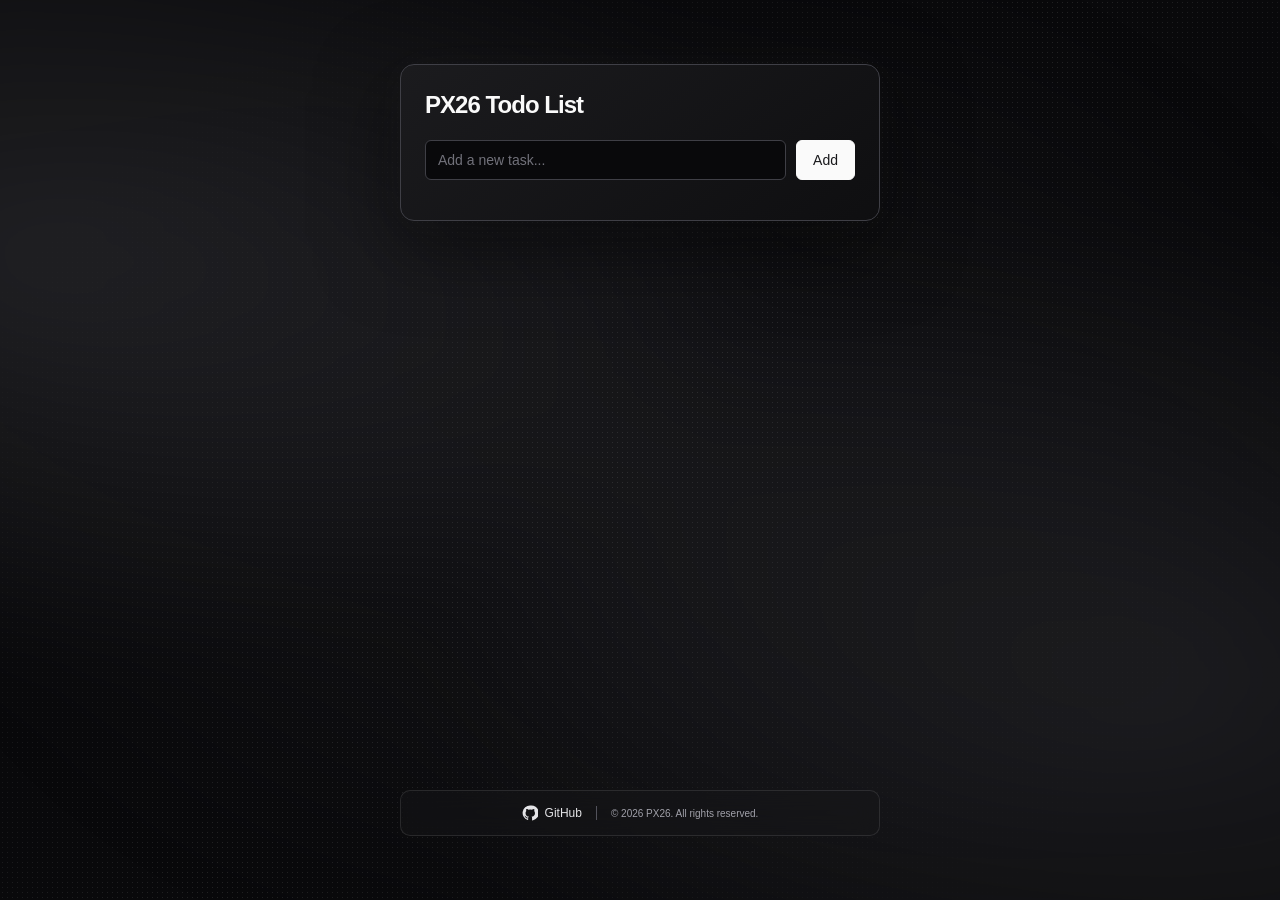
==== index.html @ 1531f0f3 "Add task editing" ====
<!DOCTYPE html>
<html lang="en">
<head>
    <meta charset="UTF-8">
    <meta name="viewport" content="width=device-width, initial-scale=1.0">
    <title>PX26 Todo List</title>
    <link rel="stylesheet" href="style.css">
</head>
<body>
    <main class="todo-container">
        <h1>PX26 Todo List</h1>
        <form class="input-section" id="todo-form">
            <input type="text" id="todo-input" placeholder="Add a new task..." aria-label="New task" required>
            <button id="add-btn" type="submit">Add</button>
        </form>
        <ul id="todo-list">
        </ul>
    </main>
    <footer class="site-footer">
        <a class="github-link" href="https://github.com/Timixx1/todo-list-px26" aria-label="PX26 Todo List on GitHub" target="_blank">
            <svg viewBox="0 0 24 24" aria-hidden="true">
                <path fill="currentColor"  d="M12 .9a11.1 11.1 0 0 0-3.51 21.63c.55.1.76-.24.76-.54v-2.08c-3.1.67-3.76-1.32-3.76-1.32-.5-1.28-1.23-1.62-1.23-1.62-1.01-.69.08-.68.08-.68 1.12.08 1.71 1.15 1.71 1.15 1 .1.77 2.03 3.6 1.44.1-.72.4-1.2.72-1.48-2.48-.28-5.09-1.24-5.09-5.52 0-1.22.44-2.22 1.15-3-.12-.28-.5-1.42.11-2.96 0 0 .94-.3 3.05 1.15a10.6 10.6 0 0 1 5.55 0c2.11-1.45 3.05-1.15 3.05-1.15.61 1.54.23 2.68.11 2.96.72.78 1.15 1.78 1.15 3.01 0 4.29-2.61 5.23-5.1 5.5.4.35.76 1.03.76 2.08v3.12c0 .3.2.65.77.54A11.1 11.1 0 0 0 12 .9Z" />
            </svg>
            <span>GitHub</span>
        </a>
        <span class="footer-divider" aria-hidden="true"></span>
        <small>© 2026 PX26. All rights reserved.</small>
    </footer>
    <script src="script.js"></script>
</body>
</html>
---- style.css ----
body {
    font-family: Arial, sans-serif;
    position: relative;
    isolation: isolate;
    overflow-x: hidden;
    color: #fafafa;
    background: #09090b;
    display: flex;
    flex-direction: column;
    justify-content: space-between;
    align-items: center;
    min-height: 100vh;
    margin: 0;
    padding: 64px 16px;
    box-sizing: border-box;
}

body::before,
body::after {
    position: fixed;
    inset: -25%;
    z-index: -1;
    pointer-events: none;
    content: "";
}

body::before {
    background:
        radial-gradient(ellipse at 18% 35%, rgba(161, 161, 170, 0.15), transparent 34%),
        radial-gradient(ellipse at 78% 68%, rgba(113, 113, 122, 0.17), transparent 36%),
        radial-gradient(ellipse at 50% 50%, rgba(63, 63, 70, 0.2), transparent 55%);
    filter: blur(40px);
    animation: soft-drift 20s ease-in-out infinite alternate;
}

body::after {
    inset: 0;
    opacity: 0.14;
    background-image: radial-gradient(rgba(255, 255, 255, 0.7) 0.6px, transparent 0.6px);
    background-size: 5px 5px;
    mask-image: linear-gradient(135deg, transparent 10%, #000 50%, transparent 90%);
}

@keyframes soft-drift {
    0% {
        transform: translate3d(-2%, 1%, 0) scale(1);
    }

    100% {
        transform: translate3d(2%, -1%, 0) scale(1.08);
    }
}

.todo-container {
    background: linear-gradient(145deg, rgba(28, 28, 31, 0.97), rgba(15, 15, 17, 0.97));
    padding: 24px;
    border: 1px solid #3f3f46;
    border-radius: 14px;
    box-shadow: 0 24px 80px rgba(0, 0, 0, 0.5), 0 0 40px rgba(255, 255, 255, 0.035);
    backdrop-filter: blur(12px);
    width: 100%;
    max-width: 480px;
    box-sizing: border-box;
}

.site-footer {
    display: flex;
    align-items: center;
    justify-content: center;
    gap: 14px;
    width: 100%;
    max-width: 480px;
    margin-top: auto;
    padding: 14px 18px;
    border: 1px solid rgba(255, 255, 255, 0.1);
    border-radius: 10px;
    background: rgba(24, 24, 27, 0.42);
    color: #a1a1aa;
    font-size: 12px;
    backdrop-filter: blur(12px);
    box-sizing: border-box;
}

.github-link {
    display: inline-flex;
    align-items: center;
    gap: 7px;
    color: #e4e4e7;
    text-decoration: none;
    transition: color 150ms ease;
}

.github-link:hover {
    color: #fff;
}

.github-link:focus-visible {
    outline: 2px solid #d4d4d8;
    outline-offset: 4px;
    border-radius: 2px;
}

.github-link svg {
    width: 16px;
    height: 16px;
}

.footer-divider {
    width: 1px;
    height: 14px;
    background: #52525b;
}

h1 {
    margin: 0 0 20px;
    font-size: 24px;
    line-height: 1.3;
    letter-spacing: -0.04em;
}

.input-section {
    display: flex;
    gap: 10px;
}

#todo-input {
    flex: 1;
    min-width: 0;
    height: 40px;
    padding: 0 12px;
    border: 1px solid #3f3f46;
    border-radius: 6px;
    background: #09090b;
    color: #fafafa;
    font: inherit;
    font-size: 14px;
    box-sizing: border-box;
}

#todo-input::placeholder {
    color: #71717a;
}

#todo-input:focus-visible,
.todo-status:focus-visible,
button:focus-visible {
    outline: 2px solid #d4d4d8;
    outline-offset: 2px;
}

#add-btn {
    height: 40px;
    padding: 0 16px;
    border: 1px solid #fafafa;
    border-radius: 6px;
    background: #fafafa;
    color: #18181b;
    font: inherit;
    font-size: 14px;
    font-weight: 500;
    cursor: pointer;
    transition: background-color 150ms ease, transform 150ms ease;
}

#add-btn:hover {
    background: #e4e4e7;
}

#add-btn:active {
    transform: scale(0.98);
}

#todo-list {
    list-style: none;
    margin: 16px 0 0;
    padding: 0;
}

.todo-item {
    display: flex;
    justify-content: space-between;
    align-items: center;
    gap: 10px;
    min-height: 48px;
    border-bottom: 1px solid #303036;
}

.todo-item:last-child {
    border-bottom: 0;
}

.todo-text {
    flex: 1;
    min-width: 0;
    overflow-wrap: anywhere;
}

.todo-edit-input {
    flex: 1;
    min-width: 0;
    height: 34px;
    padding: 0 9px;
    border: 1px solid #52525b;
    border-radius: 6px;
    background: #09090b;
    color: #fafafa;
    font: inherit;
    font-size: 14px;
}

.todo-edit-input:focus-visible {
    outline: 2px solid #d4d4d8;
    outline-offset: 2px;
}

.todo-actions {
    display: flex;
    align-items: center;
    gap: 4px;
    flex-shrink: 0;
}

.todo-item [hidden] {
    display: none;
}

.todo-edit,
.todo-save,
.todo-cancel {
    min-height: 32px;
    padding: 0 9px;
    border: 1px solid #52525b;
    border-radius: 6px;
    background: #27272a;
    color: #e4e4e7;
    font: inherit;
    font-size: 12px;
    cursor: pointer;
    transition: background-color 150ms ease, color 150ms ease;
}

.todo-edit:hover,
.todo-cancel:hover {
    background: #3f3f46;
    color: #fff;
}

.todo-save {
    border-color: #fafafa;
    background: #fafafa;
    color: #18181b;
}

.todo-save:hover {
    background: #e4e4e7;
}

.todo-status {
    flex-shrink: 0;
    height: 32px;
    padding: 0 28px 0 10px;
    border: 1px solid #52525b;
    border-radius: 6px;
    background: #27272a;
    color: #fafafa;
    font: inherit;
    font-size: 12px;
    cursor: pointer;
}

.todo-item[data-status="To Do"] .todo-status {
    border-color: #60a5fa;
    background-color: #172554;
    color: #bfdbfe;
}

.todo-item[data-status="In Progress"] .todo-status {
    border-color: #facc15;
    background-color: #422006;
    color: #fef08a;
}

.todo-item[data-status="Done"] .todo-status {
    border-color: #86efac;
    background-color: #052e16;
    color: #bbf7d0;
}

.todo-delete {
    flex-shrink: 0;
    width: 32px;
    height: 32px;
    padding: 0;
    border: 1px solid transparent;
    border-radius: 6px;
    background: transparent;
    color: #a1a1aa;
    cursor: pointer;
    font-size: 22px;
    line-height: 1;
    transition: background-color 150ms ease, color 150ms ease;
}

.todo-delete:hover {
    background: #3f3f46;
    color: #fafafa;
}

.todo-item[data-status="Done"] .todo-text {
    color: #a1a1aa;
    text-decoration: line-through;
}

@media (max-width: 480px) {
    body {
        padding-top: 32px;
    }

    .todo-container {
        padding: 20px;
    }
}

@media (prefers-reduced-motion: reduce) {
    body::before {
        animation: none;
    }
}
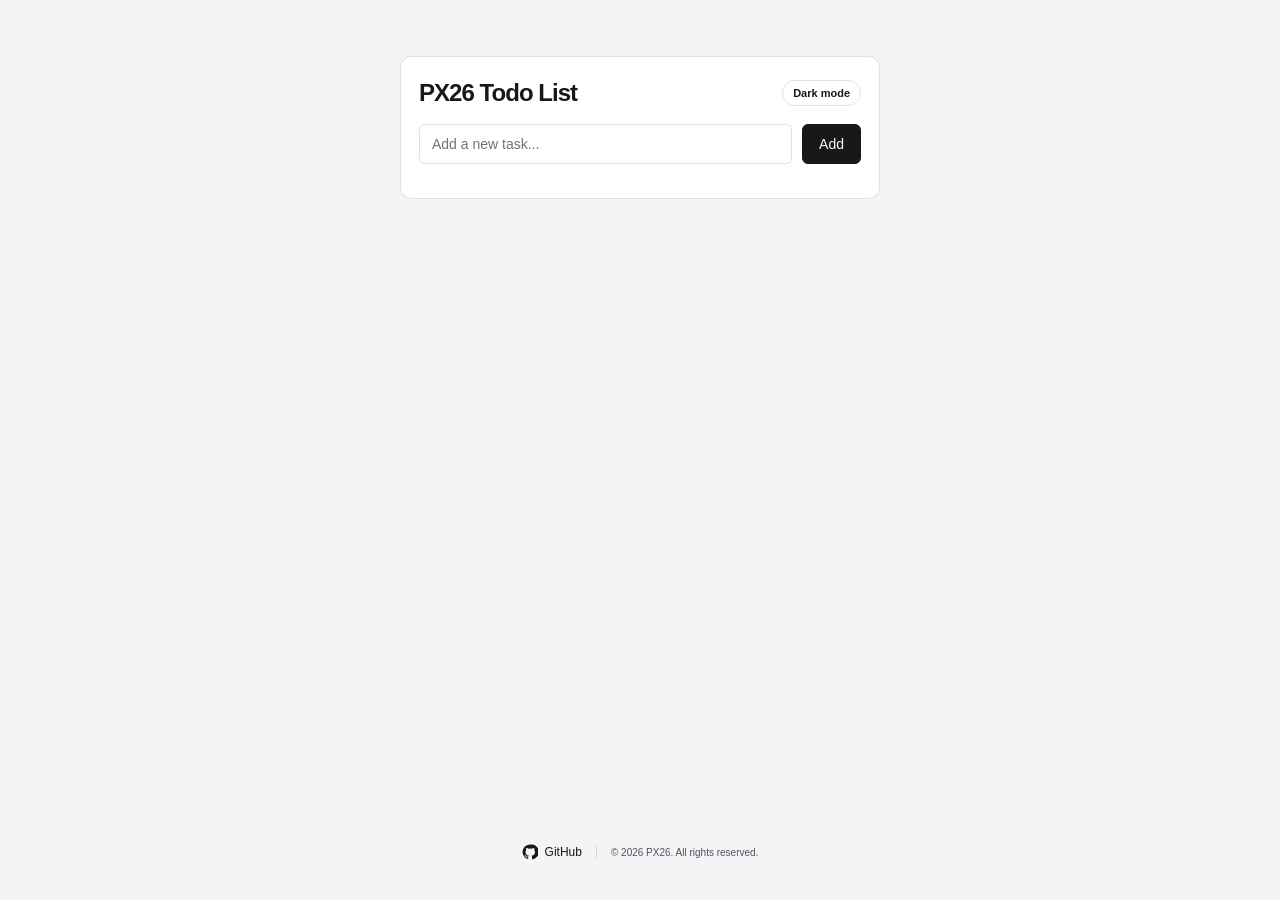
==== commit 4f2f049a: "Add light theme toggle" ====
--- a/index.html
+++ b/index.html
@@ -6,9 +6,14 @@
     <title>PX26 Todo List</title>
     <link rel="stylesheet" href="style.css">
 </head>
-<body>
+<body data-theme="light">
     <main class="todo-container">
-        <h1>PX26 Todo List</h1>
+        <div class="todo-header">
+            <h1>PX26 Todo List</h1>
+            <button id="theme-toggle" class="theme-toggle" type="button" aria-label="Toggle theme" aria-pressed="false">
+                <span class="theme-toggle-label">Dark mode</span>
+            </button>
+        </div>
         <form class="input-section" id="todo-form">
             <input type="text" id="todo-input" placeholder="Add a new task..." aria-label="New task" required>
             <button id="add-btn" type="submit">Add</button>
--- a/style.css
+++ b/style.css
@@ -1,66 +1,103 @@
+:root {
+    color-scheme: light;
+    --bg: #f3f4f6;
+    --bg-strong: #ffffff;
+    --bg-soft: rgba(255, 255, 255, 0.88);
+    --bg-input: #ffffff;
+    --surface-border: rgba(24, 24, 27, 0.12);
+    --text: #18181b;
+    --text-strong: #09090b;
+    --muted: #52525b;
+    --placeholder: #71717a;
+    --button-fill: #18181b;
+    --button-text: #fafafa;
+    --button-fill-alt: #f4f4f5;
+    --button-text-alt: #18181b;
+    --soft: #e4e4e7;
+    --soft-strong: #d4d4d8;
+    --todo-divider: #e5e7eb;
+    --shadow: rgba(15, 23, 42, 0.06);
+}
+
+body[data-theme="dark"] {
+    color-scheme: dark;
+    --bg: #111827;
+    --bg-strong: #1f2937;
+    --bg-soft: rgba(31, 41, 55, 0.9);
+    --bg-input: #0f172a;
+    --surface-border: rgba(148, 163, 184, 0.2);
+    --text: #f8fafc;
+    --text-strong: #ffffff;
+    --muted: #cbd5e1;
+    --placeholder: #94a3b8;
+    --button-fill: #f8fafc;
+    --button-text: #0f172a;
+    --button-fill-alt: #334155;
+    --button-text-alt: #f8fafc;
+    --soft: #334155;
+    --soft-strong: #475569;
+    --todo-divider: rgba(148, 163, 184, 0.2);
+    --shadow: rgba(2, 6, 23, 0.36);
+}
+
 body {
     font-family: Arial, sans-serif;
     position: relative;
     isolation: isolate;
     overflow-x: hidden;
-    color: #fafafa;
-    background: #09090b;
+    color: var(--text);
+    background: var(--bg);
     display: flex;
     flex-direction: column;
     justify-content: space-between;
     align-items: center;
     min-height: 100vh;
     margin: 0;
-    padding: 64px 16px;
+    padding: 56px 16px 28px;
     box-sizing: border-box;
+    transition: background-color 200ms ease, color 200ms ease;
 }
 
 body::before,
 body::after {
-    position: fixed;
-    inset: -25%;
-    z-index: -1;
-    pointer-events: none;
-    content: "";
-}
-
-body::before {
-    background:
-        radial-gradient(ellipse at 18% 35%, rgba(161, 161, 170, 0.15), transparent 34%),
-        radial-gradient(ellipse at 78% 68%, rgba(113, 113, 122, 0.17), transparent 36%),
-        radial-gradient(ellipse at 50% 50%, rgba(63, 63, 70, 0.2), transparent 55%);
-    filter: blur(40px);
-    animation: soft-drift 20s ease-in-out infinite alternate;
-}
-
-body::after {
-    inset: 0;
-    opacity: 0.14;
-    background-image: radial-gradient(rgba(255, 255, 255, 0.7) 0.6px, transparent 0.6px);
-    background-size: 5px 5px;
-    mask-image: linear-gradient(135deg, transparent 10%, #000 50%, transparent 90%);
-}
-
-@keyframes soft-drift {
-    0% {
-        transform: translate3d(-2%, 1%, 0) scale(1);
-    }
-
-    100% {
-        transform: translate3d(2%, -1%, 0) scale(1.08);
-    }
+    display: none;
 }
 
 .todo-container {
-    background: linear-gradient(145deg, rgba(28, 28, 31, 0.97), rgba(15, 15, 17, 0.97));
-    padding: 24px;
-    border: 1px solid #3f3f46;
-    border-radius: 14px;
-    box-shadow: 0 24px 80px rgba(0, 0, 0, 0.5), 0 0 40px rgba(255, 255, 255, 0.035);
-    backdrop-filter: blur(12px);
+    background: var(--bg-strong);
+    padding: 20px 18px 18px;
+    border: 1px solid var(--surface-border);
+    border-radius: 12px;
+    box-shadow: none;
     width: 100%;
     max-width: 480px;
     box-sizing: border-box;
+}
+
+.todo-header {
+    display: flex;
+    align-items: center;
+    justify-content: space-between;
+    gap: 12px;
+    margin-bottom: 16px;
+}
+
+.theme-toggle {
+    border: 1px solid var(--surface-border);
+    border-radius: 999px;
+    background: transparent;
+    color: var(--text);
+    font: inherit;
+    font-size: 11px;
+    font-weight: 600;
+    padding: 6px 10px;
+    cursor: pointer;
+    transition: opacity 150ms ease, border-color 150ms ease;
+}
+
+.theme-toggle:hover {
+    border-color: var(--soft-strong);
+    opacity: 0.9;
 }
 
 .site-footer {
@@ -71,13 +108,12 @@
     width: 100%;
     max-width: 480px;
     margin-top: auto;
-    padding: 14px 18px;
-    border: 1px solid rgba(255, 255, 255, 0.1);
-    border-radius: 10px;
-    background: rgba(24, 24, 27, 0.42);
-    color: #a1a1aa;
+    padding: 12px 0;
+    border: 0;
+    border-radius: 0;
+    background: transparent;
+    color: var(--muted);
     font-size: 12px;
-    backdrop-filter: blur(12px);
     box-sizing: border-box;
 }
 
@@ -85,17 +121,17 @@
     display: inline-flex;
     align-items: center;
     gap: 7px;
-    color: #e4e4e7;
+    color: var(--text);
     text-decoration: none;
     transition: color 150ms ease;
 }
 
 .github-link:hover {
-    color: #fff;
+    color: var(--text-strong);
 }
 
 .github-link:focus-visible {
-    outline: 2px solid #d4d4d8;
+    outline: 2px solid var(--soft-strong);
     outline-offset: 4px;
     border-radius: 2px;
 }
@@ -108,11 +144,11 @@
 .footer-divider {
     width: 1px;
     height: 14px;
-    background: #52525b;
+    background: var(--soft-strong);
 }
 
 h1 {
-    margin: 0 0 20px;
+    margin: 0;
     font-size: 24px;
     line-height: 1.3;
     letter-spacing: -0.04em;
@@ -128,42 +164,43 @@
     min-width: 0;
     height: 40px;
     padding: 0 12px;
-    border: 1px solid #3f3f46;
-    border-radius: 6px;
-    background: #09090b;
-    color: #fafafa;
+    border: 1px solid var(--surface-border);
+    border-radius: 6px;
+    background: var(--bg-input);
+    color: var(--text);
     font: inherit;
     font-size: 14px;
     box-sizing: border-box;
 }
 
 #todo-input::placeholder {
-    color: #71717a;
+    color: var(--placeholder);
 }
 
 #todo-input:focus-visible,
 .todo-status:focus-visible,
 button:focus-visible {
-    outline: 2px solid #d4d4d8;
+    outline: 2px solid var(--soft-strong);
     outline-offset: 2px;
 }
 
 #add-btn {
     height: 40px;
     padding: 0 16px;
-    border: 1px solid #fafafa;
-    border-radius: 6px;
-    background: #fafafa;
-    color: #18181b;
+    border: 1px solid var(--button-fill);
+    border-radius: 6px;
+    background: var(--button-fill);
+    color: var(--button-text);
     font: inherit;
     font-size: 14px;
     font-weight: 500;
     cursor: pointer;
-    transition: background-color 150ms ease, transform 150ms ease;
+    transition: background-color 150ms ease, transform 150ms ease, border-color 150ms ease;
 }
 
 #add-btn:hover {
-    background: #e4e4e7;
+    background: var(--button-fill-alt);
+    color: var(--button-text-alt);
 }
 
 #add-btn:active {
@@ -182,7 +219,7 @@
     align-items: center;
     gap: 10px;
     min-height: 48px;
-    border-bottom: 1px solid #303036;
+    border-bottom: 1px solid var(--todo-divider);
 }
 
 .todo-item:last-child {
@@ -200,16 +237,16 @@
     min-width: 0;
     height: 34px;
     padding: 0 9px;
-    border: 1px solid #52525b;
-    border-radius: 6px;
-    background: #09090b;
-    color: #fafafa;
+    border: 1px solid var(--soft-strong);
+    border-radius: 6px;
+    background: var(--bg-input);
+    color: var(--text);
     font: inherit;
     font-size: 14px;
 }
 
 .todo-edit-input:focus-visible {
-    outline: 2px solid #d4d4d8;
+    outline: 2px solid var(--soft-strong);
     outline-offset: 2px;
 }
 
@@ -229,10 +266,10 @@
 .todo-cancel {
     min-height: 32px;
     padding: 0 9px;
-    border: 1px solid #52525b;
-    border-radius: 6px;
-    background: #27272a;
-    color: #e4e4e7;
+    border: 1px solid var(--soft-strong);
+    border-radius: 6px;
+    background: var(--button-fill-alt);
+    color: var(--button-text-alt);
     font: inherit;
     font-size: 12px;
     cursor: pointer;
@@ -241,28 +278,29 @@
 
 .todo-edit:hover,
 .todo-cancel:hover {
-    background: #3f3f46;
-    color: #fff;
+    background: var(--soft-strong);
+    color: var(--text-strong);
 }
 
 .todo-save {
-    border-color: #fafafa;
-    background: #fafafa;
-    color: #18181b;
+    border-color: var(--button-fill);
+    background: var(--button-fill);
+    color: var(--button-text);
 }
 
 .todo-save:hover {
-    background: #e4e4e7;
+    background: var(--button-fill-alt);
+    color: var(--button-text-alt);
 }
 
 .todo-status {
     flex-shrink: 0;
     height: 32px;
     padding: 0 28px 0 10px;
-    border: 1px solid #52525b;
-    border-radius: 6px;
-    background: #27272a;
-    color: #fafafa;
+    border: 1px solid var(--soft-strong);
+    border-radius: 6px;
+    background: var(--button-fill-alt);
+    color: var(--text);
     font: inherit;
     font-size: 12px;
     cursor: pointer;
@@ -270,20 +308,20 @@
 
 .todo-item[data-status="To Do"] .todo-status {
     border-color: #60a5fa;
-    background-color: #172554;
-    color: #bfdbfe;
+    background-color: #dbeafe;
+    color: #1d4ed8;
 }
 
 .todo-item[data-status="In Progress"] .todo-status {
     border-color: #facc15;
-    background-color: #422006;
-    color: #fef08a;
+    background-color: #fef3c7;
+    color: #92400e;
 }
 
 .todo-item[data-status="Done"] .todo-status {
-    border-color: #86efac;
-    background-color: #052e16;
-    color: #bbf7d0;
+    border-color: #22c55e;
+    background-color: #dcfce7;
+    color: #166534;
 }
 
 .todo-delete {
@@ -294,7 +332,7 @@
     border: 1px solid transparent;
     border-radius: 6px;
     background: transparent;
-    color: #a1a1aa;
+    color: var(--muted);
     cursor: pointer;
     font-size: 22px;
     line-height: 1;
@@ -302,12 +340,12 @@
 }
 
 .todo-delete:hover {
-    background: #3f3f46;
-    color: #fafafa;
+    background: var(--soft);
+    color: var(--text);
 }
 
 .todo-item[data-status="Done"] .todo-text {
-    color: #a1a1aa;
+    color: var(--muted);
     text-decoration: line-through;
 }
 
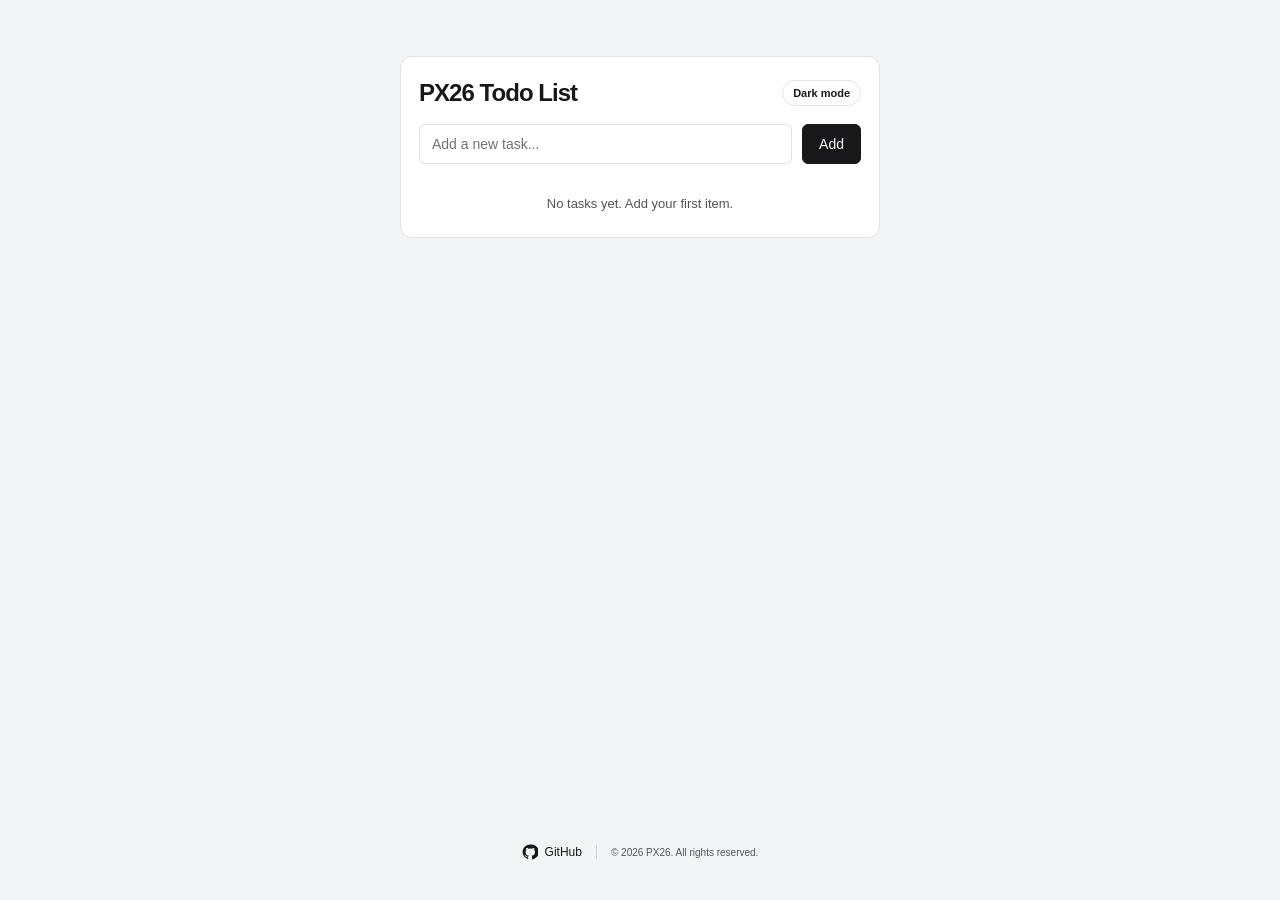
==== commit eafad27e: "Add light theme toggle" ====
--- a/index.html
+++ b/index.html
@@ -18,7 +18,8 @@
             <input type="text" id="todo-input" placeholder="Add a new task..." aria-label="New task" required>
             <button id="add-btn" type="submit">Add</button>
         </form>
-        <ul id="todo-list">
+        <ul id="todo-list" aria-live="polite">
+            <li class="todo-empty-state" id="todo-empty-state">No tasks yet. Add your first item.</li>
         </ul>
     </main>
     <footer class="site-footer">
--- a/style.css
+++ b/style.css
@@ -213,6 +213,15 @@
     padding: 0;
 }
 
+.todo-empty-state {
+    margin: 0;
+    padding: 16px 0 8px;
+    color: var(--muted);
+    font-size: 13px;
+    text-align: center;
+    list-style: none;
+}
+
 .todo-item {
     display: flex;
     justify-content: space-between;
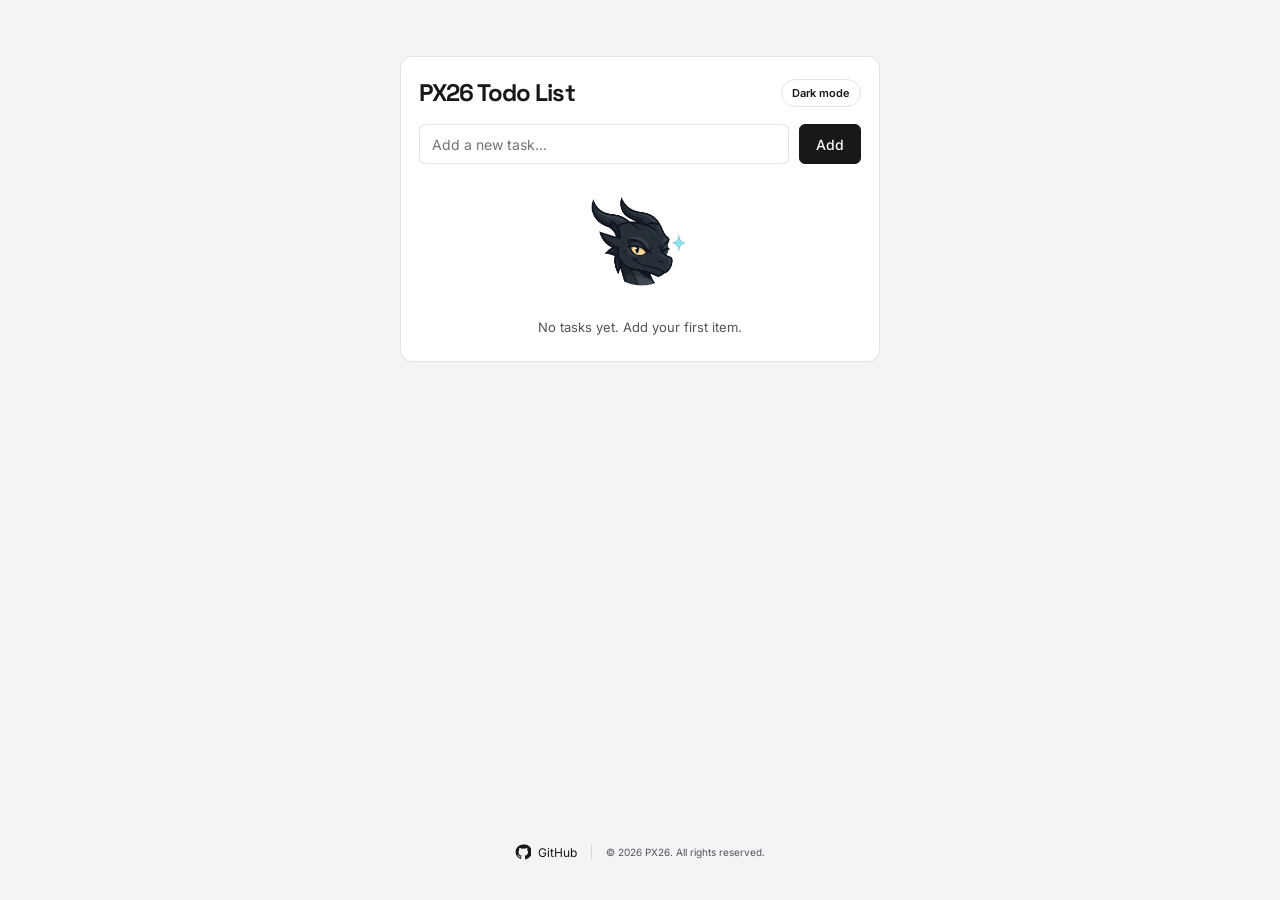
==== commit c02d5c92: "Add Spark mascot and polish project README" ====
--- a/index.html
+++ b/index.html
@@ -4,6 +4,9 @@
     <meta charset="UTF-8">
     <meta name="viewport" content="width=device-width, initial-scale=1.0">
     <title>PX26 Todo List</title>
+    <link rel="preconnect" href="https://fonts.googleapis.com">
+    <link rel="preconnect" href="https://fonts.gstatic.com" crossorigin>
+    <link href="https://fonts.googleapis.com/css2?family=Inter:wght@400;500;600;700&family=Space+Grotesk:wght@500;600;700&display=swap" rel="stylesheet">
     <link rel="stylesheet" href="style.css">
 </head>
 <body data-theme="light">
@@ -19,7 +22,10 @@
             <button id="add-btn" type="submit">Add</button>
         </form>
         <ul id="todo-list" aria-live="polite">
-            <li class="todo-empty-state" id="todo-empty-state">No tasks yet. Add your first item.</li>
+            <li class="todo-empty-state" id="todo-empty-state">
+                <img class="spark-mascot" src="assets/spark.png" alt="Spark, the PX26 dragon mascot">
+                <span>No tasks yet. Add your first item.</span>
+            </li>
         </ul>
     </main>
     <footer class="site-footer">
--- a/style.css
+++ b/style.css
@@ -41,7 +41,7 @@
 }
 
 body {
-    font-family: Arial, sans-serif;
+    font-family: "Inter", "Segoe UI", sans-serif;
     position: relative;
     isolation: isolate;
     overflow-x: hidden;
@@ -149,6 +149,8 @@
 
 h1 {
     margin: 0;
+    font-family: "Space Grotesk", "Segoe UI", sans-serif;
+    font-weight: 700;
     font-size: 24px;
     line-height: 1.3;
     letter-spacing: -0.04em;
@@ -215,13 +217,21 @@
 
 .todo-empty-state {
     margin: 0;
-    padding: 16px 0 8px;
+    padding: 13px 0 8px;
     color: var(--muted);
     font-size: 13px;
     text-align: center;
     list-style: none;
 }
 
+.spark-mascot {
+    display: block;
+    width: 110px;
+    max-width: 100%;
+    height: auto;
+    margin: 0 auto 29px;
+}
+
 .todo-item {
     display: flex;
     justify-content: space-between;
@@ -231,8 +241,33 @@
     border-bottom: 1px solid var(--todo-divider);
 }
 
+.todo-item.is-entering {
+    animation: todo-enter 220ms ease-out both;
+}
+
+.todo-item.is-removing {
+    min-height: 0;
+    overflow: hidden;
+    border-bottom-width: 0;
+    opacity: 0;
+    transform: translateX(12px);
+    transition: height 220ms ease, opacity 180ms ease, transform 180ms ease, border-bottom-width 220ms ease;
+}
+
 .todo-item:last-child {
     border-bottom: 0;
+}
+
+@keyframes todo-enter {
+    from {
+        opacity: 0;
+        transform: translateY(8px) scale(0.99);
+    }
+
+    to {
+        opacity: 1;
+        transform: translateY(0) scale(1);
+    }
 }
 
 .todo-text {
@@ -369,7 +404,12 @@
 }
 
 @media (prefers-reduced-motion: reduce) {
-    body::before {
-        animation: none;
+    *,
+    *::before,
+    *::after {
+        scroll-behavior: auto !important;
+        animation-duration: 0.01ms !important;
+        animation-iteration-count: 1 !important;
+        transition-duration: 0.01ms !important;
     }
 }
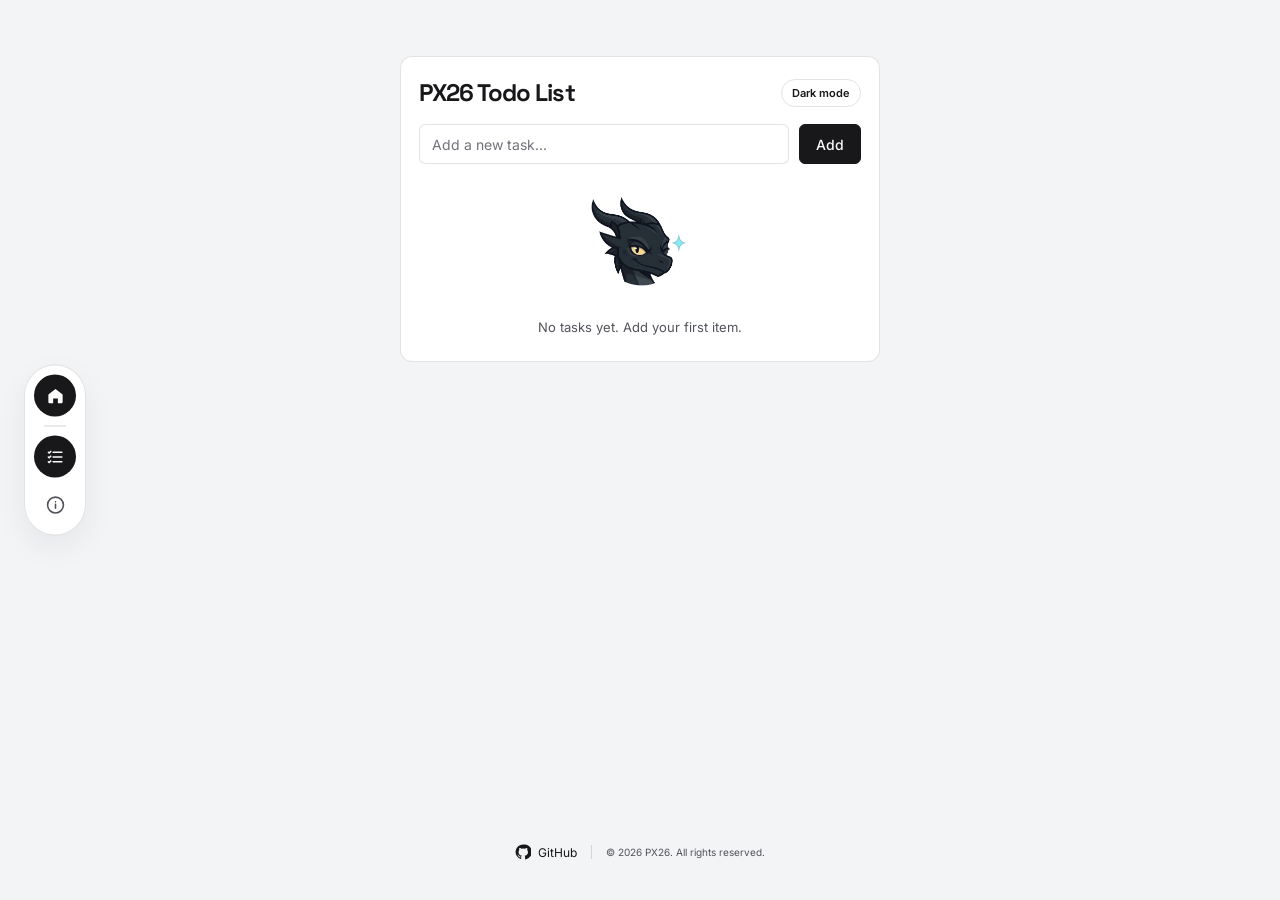
==== commit 77b0e54f: "Add About page and workspace navigation" ====
--- a/index.html
+++ b/index.html
@@ -28,6 +28,26 @@
             </li>
         </ul>
     </main>
+    <nav class="workspace-rail" aria-label="Workspace">
+        <a class="workspace-rail__button workspace-rail__button--brand" href="index.html" aria-label="PX26 home" title="PX26 home">
+            <svg viewBox="0 0 24 24" fill="currentColor" aria-hidden="true">
+                <path d="M12 3 3 10v10a1 1 0 0 0 1 1h5v-6h6v6h5a1 1 0 0 0 1-1V10z"></path>
+            </svg>
+        </a>
+        <span class="workspace-rail__separator" aria-hidden="true"></span>
+        <a class="workspace-rail__button workspace-rail__button--active" href="index.html#todo-input" aria-label="Tasks" title="Tasks" aria-current="page">
+            <svg viewBox="0 0 24 24" fill="none" stroke="currentColor" stroke-width="2" stroke-linecap="round" stroke-linejoin="round" aria-hidden="true">
+                <path d="M9 6h11M9 12h11M9 18h11"></path>
+                <path d="m3 6 1 1 2-2M3 12l1 1 2-2M3 18l1 1 2-2"></path>
+            </svg>
+        </a>
+        <a class="workspace-rail__button" href="about.html" aria-label="About PX26" title="About PX26">
+            <svg viewBox="0 0 24 24" fill="none" stroke="currentColor" stroke-width="2" stroke-linecap="round" stroke-linejoin="round" aria-hidden="true">
+                <circle cx="12" cy="12" r="10"></circle>
+                <path d="M12 11v5M12 8h.01"></path>
+            </svg>
+        </a>
+    </nav>
     <footer class="site-footer">
         <a class="github-link" href="https://github.com/Timixx1/todo-list-px26" aria-label="PX26 Todo List on GitHub" target="_blank">
             <svg viewBox="0 0 24 24" aria-hidden="true">
@@ -38,6 +58,7 @@
         <span class="footer-divider" aria-hidden="true"></span>
         <small>© 2026 PX26. All rights reserved.</small>
     </footer>
+    <script src="theme.js"></script>
     <script src="script.js"></script>
 </body>
 </html>
--- a/style.css
+++ b/style.css
@@ -74,6 +74,64 @@
     box-sizing: border-box;
 }
 
+.workspace-rail {
+    position: fixed;
+    top: 50%;
+    left: 24px;
+    z-index: 5;
+    display: flex;
+    flex-direction: column;
+    align-items: center;
+    gap: 6px;
+    padding: 9px;
+    transform: translateY(-50%);
+    border: 1px solid var(--surface-border);
+    border-radius: 999px;
+    background: var(--bg-strong);
+    box-shadow: 0 12px 32px var(--shadow);
+}
+
+.workspace-rail__button {
+    display: grid;
+    place-items: center;
+    width: 42px;
+    height: 42px;
+    border-radius: 50%;
+    color: var(--muted);
+    text-decoration: none;
+    transition: background-color 180ms ease, color 180ms ease, transform 180ms ease;
+}
+
+.workspace-rail__button svg {
+    width: 19px;
+    height: 19px;
+}
+
+.workspace-rail__button:hover {
+    transform: translateY(-1px);
+    background: var(--button-fill-alt);
+    color: var(--button-text-alt);
+}
+
+.workspace-rail__button--brand,
+.workspace-rail__button--active,
+.workspace-rail__button--active:hover {
+    background: var(--button-fill);
+    color: var(--button-text);
+}
+
+.workspace-rail__button:focus-visible {
+    outline: 2px solid var(--soft-strong);
+    outline-offset: 2px;
+}
+
+.workspace-rail__separator {
+    width: 22px;
+    height: 1px;
+    margin: 3px 0;
+    background: var(--soft-strong);
+}
+
 .todo-header {
     display: flex;
     align-items: center;
@@ -154,6 +212,177 @@
     font-size: 24px;
     line-height: 1.3;
     letter-spacing: -0.04em;
+}
+
+.about-container {
+    width: 100%;
+    max-width: 760px;
+    padding: 28px;
+    border: 1px solid var(--surface-border);
+    border-radius: 16px;
+    background: var(--bg-strong);
+    box-sizing: border-box;
+}
+
+.about-header {
+    display: flex;
+    align-items: center;
+    justify-content: space-between;
+    gap: 16px;
+    margin-bottom: 24px;
+}
+
+.about-header h1 {
+    font-size: 32px;
+}
+
+.eyebrow {
+    margin: 0 0 4px;
+    color: var(--muted);
+    font-size: 12px;
+    font-weight: 600;
+    letter-spacing: 0.08em;
+    text-transform: uppercase;
+}
+
+.about-intro {
+    display: flex;
+    align-items: center;
+    justify-content: space-between;
+    gap: 24px;
+    min-height: 190px;
+    padding: 24px;
+    overflow: hidden;
+    border: 1px solid var(--surface-border);
+    border-radius: 12px;
+    background: var(--bg);
+}
+
+.about-intro > div {
+    max-width: 430px;
+}
+
+.about-intro h2,
+.about-section h2,
+.spark-note h2 {
+    margin: 0;
+    color: var(--text-strong);
+    font-family: "Space Grotesk", "Segoe UI", sans-serif;
+    font-size: 20px;
+    line-height: 1.3;
+}
+
+.about-intro p,
+.about-section > p,
+.spark-note p {
+    margin: 10px 0 0;
+    color: var(--muted);
+    font-size: 14px;
+    line-height: 1.7;
+}
+
+.about-mascot {
+    display: block;
+    flex: 0 0 auto;
+    width: 160px;
+    height: 160px;
+    object-fit: contain;
+}
+
+.about-app-link {
+    display: inline-flex;
+    align-items: center;
+    gap: 8px;
+    margin-top: 16px;
+    color: var(--text);
+    font-size: 14px;
+    font-weight: 600;
+    text-decoration: none;
+}
+
+.about-app-link:hover {
+    color: var(--muted);
+}
+
+.about-section {
+    margin-top: 28px;
+}
+
+.about-section > p {
+    max-width: 650px;
+}
+
+.about-tags {
+    display: flex;
+    flex-wrap: wrap;
+    gap: 8px;
+    margin-top: 16px;
+}
+
+.about-tags span {
+    padding: 7px 11px;
+    border: 1px solid var(--surface-border);
+    border-radius: 999px;
+    background: var(--bg);
+    color: var(--text);
+    font-size: 12px;
+    font-weight: 500;
+}
+
+.team-grid {
+    display: grid;
+    grid-template-columns: repeat(2, minmax(0, 1fr));
+    gap: 10px;
+    margin-top: 14px;
+}
+
+.team-card {
+    padding: 14px;
+    border: 1px solid var(--surface-border);
+    border-radius: 10px;
+    background: var(--bg);
+}
+
+.team-card h3 {
+    margin: 0;
+    color: var(--text);
+    font-size: 14px;
+}
+
+.team-card p {
+    margin: 5px 0 0;
+    color: var(--muted);
+    font-size: 12px;
+    line-height: 1.5;
+}
+
+.spark-note {
+    display: flex;
+    align-items: center;
+    gap: 18px;
+    margin-top: 28px;
+    padding: 16px 20px;
+    border: 1px solid var(--surface-border);
+    border-radius: 12px;
+}
+
+.spark-note img {
+    width: 64px;
+    height: 64px;
+    object-fit: contain;
+}
+
+.spark-note h2 {
+    font-size: 17px;
+}
+
+.spark-note p {
+    margin-top: 4px;
+    font-size: 13px;
+}
+
+.page-about .site-footer {
+    max-width: 760px;
 }
 
 .input-section {
@@ -403,6 +632,58 @@
     }
 }
 
+@media (max-width: 640px) {
+    body {
+        padding: 32px 16px 28px;
+    }
+
+    .workspace-rail {
+        position: static;
+        flex-direction: row;
+        margin: 20px auto 0;
+        transform: none;
+    }
+
+    .workspace-rail__separator {
+        width: 1px;
+        height: 22px;
+        margin: 0 3px;
+    }
+
+    .about-container {
+        padding: 20px;
+    }
+
+    .about-header h1 {
+        font-size: 27px;
+    }
+
+    .about-intro {
+        gap: 10px;
+        padding: 18px;
+    }
+
+    .about-mascot {
+        width: 112px;
+        height: 112px;
+    }
+}
+
+@media (max-width: 420px) {
+    .about-intro {
+        align-items: flex-start;
+    }
+
+    .about-mascot {
+        width: 84px;
+        height: 84px;
+    }
+
+    .team-grid {
+        grid-template-columns: 1fr;
+    }
+}
+
 @media (prefers-reduced-motion: reduce) {
     *,
     *::before,
